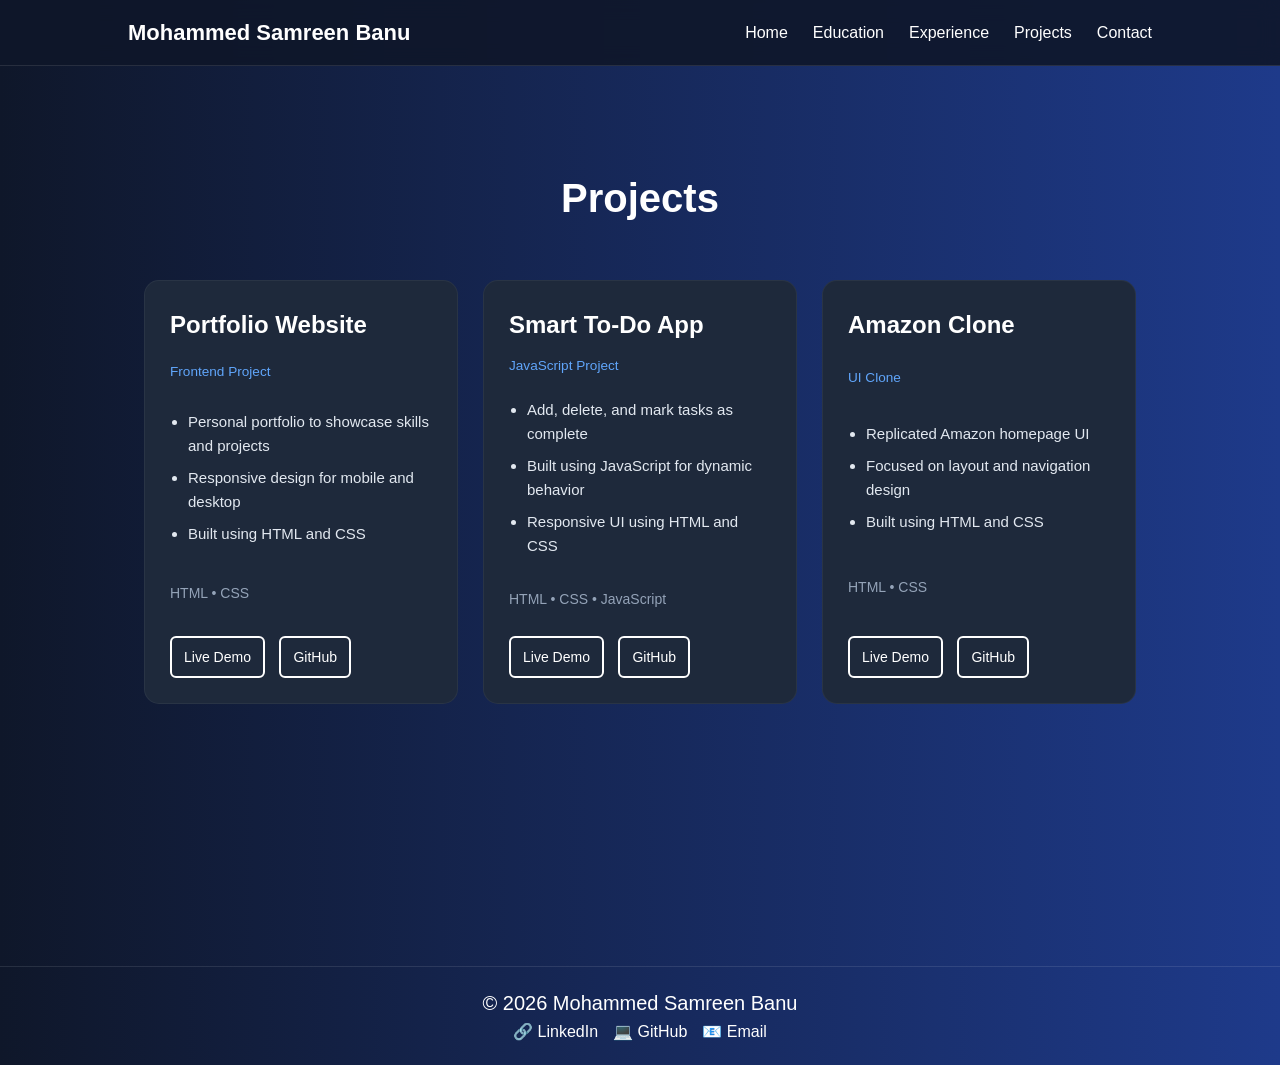
==== projects.html @ 3de6da4c "updated contact and css" ====
<!DOCTYPE html>
<html lang="en">
<head>
    <meta charset="UTF-8">
    <meta name="viewport" content="width=device-width, initial-scale=1.0">
    <title>Projects | Mohammed Samreen Banu</title>
    <link rel="stylesheet" href="style.css">
</head>
<body>
    <!-- Navbar -->
    <header>
        <nav>
            <h2>Mohammed Samreen Banu</h2>
            <ul>
                <li><a href="index.html">Home</a></li>
                <li><a href="education.html">Education</a></li>
                <li><a href="experience.html">Experience</a></li>
                <li><a href="projects.html">Projects</a></li>
                <li><a href="contact.html">Contact</a></li>
            </ul>
        </nav>
    </header>
    <!-- Projects -->
    <main>
        <section class="projects">
            <h1 class="section-title">Projects</h1>
            <div class="project-container">
                <!-- PROJECT 1 -->
                <div class="project-card">
                    <h2>Portfolio Website</h2>
                    <p class="project-type">Frontend Project</p>
                    <ul class="project-desc">
                        <li>Personal portfolio to showcase skills and projects</li>
                        <li>Responsive design for mobile and desktop</li>
                        <li>Built using HTML and CSS</li>
                    </ul>

                    <p class="tech">HTML • CSS</p>

                    <div class="project-buttons">
                        <a href="https://samreenbanu.netlify.app" target="_blank" class="btn live-btn">Live Demo</a>
                        <a href="https://github.com/mohdsamreenbanu/my-portfolio" target="_blank" class="btn github-btn">GitHub</a>
                    </div>
                </div>

                <!-- PROJECT 2 -->
                <div class="project-card">
                    <h2>Smart To-Do App</h2>
                    <p class="project-type">JavaScript Project</p>

                    <ul class="project-desc">
                        <li>Add, delete, and mark tasks as complete</li>
                        <li>Built using JavaScript for dynamic behavior</li>
                        <li>Responsive UI using HTML and CSS</li>
                    </ul>

                    <p class="tech">HTML • CSS • JavaScript</p>

                    <div class="project-buttons">
                        <a href="#" target="_blank" class="btn live-btn">Live Demo</a>
                        <a href="#" target="_blank" class="btn github-btn">GitHub</a>
                    </div>
                </div>

                <!-- PROJECT 3 -->
                <div class="project-card">
                    <h2>Amazon Clone</h2>
                    <p class="project-type">UI Clone</p>

                    <ul class="project-desc">
                        <li>Replicated Amazon homepage UI</li>
                        <li>Focused on layout and navigation design</li>
                        <li>Built using HTML and CSS</li>
                    </ul>
                    <p class="tech">HTML • CSS</p>
                    <div class="project-buttons">
                        <a href="#" target="_blank" class="btn live-btn">Live Demo</a>
                        <a href="#" target="_blank" class="btn github-btn">GitHub</a>
                    </div>
                </div>
            </div>
        </section>
    </main>
    <!-- Footer -->
    <footer>
        <p>&copy; 2026 Mohammed Samreen Banu</p>
        <div class="footer-links">
            <a href="https://www.linkedin.com/in/mohammedsamreenbanu06" target="_blank"> 🔗 LinkedIn</a>
            <a href="https://github.com/mohdsamreenbanu" target="_blank"> 💻 GitHub</a>
            <a href="mailto:mohdsamreenbanu@gmail.com" target="_blank"> 📧 Email</a>
        </div>
    </footer>
</body>
</html>
---- style.css ----
* {
    margin: 0;
    padding: 0;
    box-sizing: border-box;
    font-family: 'Segoe UI', Tahoma, Geneva, Verdana, sans-serif;
}

html{
    scroll-behavior: smooth;
}

html, body {
    height: 100%;
    margin: 0;
}

/* Body */
body {
    display: flex;
    flex-direction: column;
    background: linear-gradient(to right, #0f172a, #1e3a8a);
    color: white;
    line-height: 1.6;
}

main {
    flex: 1 0 auto;
    padding: 20px;
    height: auto;
    min-height: 100%;
    
}

/* Navbar */
header {
    padding: 15px 10%;
    position: sticky;
    top: 0;
    z-index: 1000;
    background: rgba(15, 23, 42, 0.9);
    backdrop-filter: blur(10px);
    border-bottom: 1px solid rgba(255, 255, 255, 0.1);
}

nav {
    display: flex;
    justify-content: space-between;
    align-items: center;
}

nav h2 {
    font-size: 22px; 
    font-weight: 600;
}

nav ul {
    list-style: none;
    display: flex;
    gap: 25px;
}

nav ul li a {
    font-weight: 500;
    text-decoration: none;
    color: white;
    font-size: 16px;
    transition: 0.3s ease;
    display: inline-block;
}

nav ul li a:hover {
    color: #3b82f6;
    transform: translateY(-2px);
}

/* Hero Section */
.hero {
    display: flex;
    justify-content: space-between;
    align-items: center;
    padding: 80px 10%;
    min-height: 80vh;
    background: transparent;
}

/* Left Content */
.hero-content {
    max-width: 600px;
}

.hero h3 {
    font-size: 20px;
    margin-bottom: 10px;
}

.hero h1 {
    font-size: 42px;
    color: #60a5fa;
    margin-bottom: 15px;
} 

.hero h2 {
    font-size: 28px;
    margin-bottom: 20px;
    opacity: 0.9;
}

section p {
    font-size: 16px;
    line-height: 1.6;
    margin-bottom: 25px;
}

/* Buttons */
.btn-group {
    margin-top: 30px;
    display: flex;
    gap: 15px;
}

/* Primary Button */
.btn-primary {
    text-decoration: none;
    border: 2px solid white;
    color: white;
    border-radius: 8px;
    cursor: pointer;
    padding: 10px 20px;
    transition: 0.3s ease;
    display: inline-block;
}

.btn-primary:hover {
    background: #3b82f6;
    color: white;
    transform: scale(1.05);
}

/* Secondary Button */
.btn-secondary {
    border: 2px solid white;
    color: white;
    text-decoration: none;
    border-radius: 8px;
    padding: 10px 20px;
    cursor: pointer;
    transition: 0.3s ease;
    display: inline-block;
}

.btn-secondary:hover {
    background: #3b82f6;
    color: white;
    transform: scale(1.05);
}

/* Image */
.hero-image img {
    width: 100%;
    max-width: 300px;
    border-radius: 20px;
    box-shadow: 0 20px 50px rgba(0, 0, 0, 0.3);
    transition: 0.3s ease;
}

.hero-image img:hover{
    transform: scale(1.05);
}

footer{
    text-align: center;
    color: white;
    padding: 20px 0;
    border-top: 1px solid rgba(255, 255, 255, 0.1);
    background: linear-gradient(to right, #0f172a, #1e3a8a);
}

footer p{
    font-size: 20px;
    margin: 0;
}

.footer-links{
    display: flex;
    justify-content: center;
    gap: 15px;
}

.footer-links a{
    color: white;
    text-decoration: none;
    font-size: 16px;
    font-weight: 500;
    transition: 0.3s ease;
}

.footer-links a:hover{
    color:  #3b82f6;
    transform: scale(1.1);

}

/* Section */
.education {
    padding: 80px 10%; 
    background: transparent;
}

.education-container {
    max-width: 700px;
    margin: auto;
}

/* Title */
.section-title {
    text-align: center;
    font-size: 2.5rem;
    margin-bottom: 50px;
}

/* Card */
.edu-card {
    display: flex;
    align-items: center;
    background: #1e293b;
    padding: 25px;
    gap: 20px;
    border-radius: 15px;
    margin-bottom: 20px; 
    transition: all 0.3s ease;
    border: 1px solid rgba(255, 255, 255, 0.05);
}

/* Hover */
.edu-card:hover {
    transform: translateY(-5px) scale(1.01);
    box-shadow: 0 10px 25px rgba(96, 165, 250, 0.2);
    border-color: #3b82f6;
}

.edu-icon {
    font-size: 2.5rem;
    /* margin-right: 20px; */
}

.edu-text h2 {
    margin-bottom: 6px;
    font-size: 1.3rem;
}

.edu-text h3 {
    margin-bottom: 6px;
    /* color: #cbd5e1; */
    font-size: 1rem;
    font-weight: 400;
}

.edu-text span {
    color: #94a3b8;
    font-size: 0.9rem;
    font-style: italic;
}

.edu-text{
    flex: 1;
}

.experience {
    padding: 80px 10%;
    background: transparent;
}

.experience-container{
    max-width: 700px;
    margin: auto;
}

/* CENTER THE CARD */
.exp-card {
    display: flex;
    align-items: center;
    background: #1e293b; 
    gap: 30px;
    padding: 30px;
    border-radius: 15px;
    transition: all 0.3s ease;
    border: 1px solid rgba(255, 255, 255, 0.05);
}

/* HOVER EFFECT */
.exp-card:hover {
    transform: translateY(-5px);
    box-shadow: 0 10px 25px rgba(96, 165, 250, 0.2);
    border-color: #3b82f6;
}

/* ICON */
.exp-icon {
    font-size: 3rem; 
}

.exp-content{
    flex: 1;
    line-height: 1.6;
}

/* TEXT */
.exp-content h2 {
    font-size: 1.3rem;
    margin-bottom: 5px;
}

.exp-content h3 {
    color: #cbd5e1;
    margin-bottom: 5px;
}

.exp-content span {
    color: #94a3b8;
    font-size: 0.9rem;
    font-style: italic;
    display: block;
    margin-bottom: 10px;
}
 
.exp-desc {
    margin: 10px 0;
    padding-left: 18px;
}

.exp-desc li {
    margin-bottom: 6px;
    color: #e2e8f0;
    font-size: 15px;
    line-height: 1.6;
}

.projects {
    padding: 80px 10%;
    background: transparent;

}

.buttons {
    margin-top: 15px;
}

/* GRID LAYOUT */
.project-container {
    display: grid;
    grid-template-columns: repeat(auto-fit, minmax(250px, 1fr));
    gap: 25px;
    flex-grow: 1;
}

/* CARD */
.project-card {
    display: flex;
    flex-direction: column;
    justify-content: space-between;
    height: 100%;
    background: #1e293b; 
    padding: 25px;
    border-radius: 15px;
    transition: all 0.3s ease;
    border: 1px solid rgba(255, 255, 255, 0.05);
}

/* HOVER EFFECT */
.project-card:hover {
    transform: translateY(-5px);
    box-shadow: 0 10px 25px rgba(96, 165, 250, 0.2);
    border-color: #3b82f6;
}

.project-type {
    display: inline-block;
    font-size: 0.85rem;
    color: #60a5fa;
    margin-bottom: 10px;
}

/* TEXT */
.project-card h2 {
    margin-bottom: 10px;
}


.project-desc {
    margin: 12px 0;
    padding-left: 18px;
}

.project-desc li {
    margin-bottom: 8px;
    color: #e2e8f0; 
    font-size: 15px;
    line-height: 1.6;
}

/* TECH STACK */
.tech {
    margin: 10px 0;
    font-size: 14px;
    color: #94a3b8;
}

/* BUTTONS */
.project-buttons {
    margin-top: 15px;
}

.project-buttons a {
    text-decoration: none;
    padding: 8px 12px;
    margin-right: 10px;
    font-size: 14px;
    transition: 0.3s ease; 
    border: 2px solid white;
    color: white;
    border-radius: 6px;
    display: inline-block;
}

.project-buttons a:hover {
    background: #3b82f6;
    color: white;
}

.contact {
    padding: 80px 10%;
    background: transparent;
}

.contact-container {
    max-width: 1000px;
    margin: auto;
}

.contact-box {
    background: #1e293b;
    padding: 30px;
    border-radius: 12px;
    width: 100%;
    max-width: 500px;
    box-shadow: 0 10px 25px rgba(0,0,0,0.3); 
    transition: all 0.3s ease;
    margin: 20px auto;
    border: 1px solid rgba(255, 255, 255, 0.05);
}

.contact-box:hover{
    transform: translateY(-5px);
    box-shadow: 0 10px 25px rgba(96, 165, 250, 0.2);
    border-color: #3b82f6;
    
}

.contact-box h2 {
    text-align: center;
    margin-bottom: 20px;
    color: #e2e8f0;
}

/* Inputs and textarea */
.contact-box input,
.contact-box textarea {
    width: 100%;
    padding: 12px;
    margin: 8px 0;
    border: 1px solid #334155;
    border-radius: 6px;
    outline: none;
    background: #0f172a;
    color: white;
    transition: 0.3s ease;
}

/* Focus effect */
.contact-box input:focus,
.contact-box textarea:focus {
    border-color: #60a5fa;
}

/* Button */
.contact-box button {
    width: 100%;
    padding: 12px;
    background: #3b82f6;
    color: white;
    border: none;
    border-radius: 6px;
    cursor: pointer;
    margin-top: 10px;
    transition: all 0.3s ease;
}

.contact-box button:hover {
    background: #3b82f6;
    transform: scale(1.05);
    box-shadow: 0 8px 20px rgba(59, 130, 246, 0.3);
} 

.contact-info {
    text-align: center;
    margin-top: 30px;
    margin-bottom: 50px;
}

.contact-info p {
    font-size: 20px;
    margin: 10px 0;
    color: white;
}

.contact-info p:hover {
    color:  #3b82f6;

}

.contact-info a{
    color: white;
    text-decoration: none;
}

.contact-info a:hover {
    color:  #3b82f6;

}


/* ================= MOBILE ================= */
@media (max-width: 768px) {

    header {
        padding: 15px 3%;
    }

    nav {
        flex-direction: column;
        gap: 10px;
    }

    nav ul {
        flex-wrap: wrap;
        justify-content: center;
        gap: 10px;
    }

 .hero {
        flex-direction: column;
        /* text-align: center; */
        padding: 50px 5%;
        gap: 25px;
    }

    .hero h1 {
        font-size: 25px;
    }

    .hero h2 {
        font-size: 18px;
    }

    .hero-image img {
        max-width: 200px;
    }

    .btn-group {
        flex-direction: column;
        align-items: center;
    }

     .btn-primary,
    .btn-secondary {
        width: 100%;
        max-width: 200px;
        text-align: center;
    }

    .section-title {
        font-size: 2rem;
    }

    .edu-card {
        flex-direction: column;
        padding: 20px;
    }

    /* .edu-icon {
        margin-bottom: 10px;
    } */


    /* .experience{
        padding: 50px 20px;
    } */


    .exp-icon {
        margin-bottom: 10px;
    }

    .exp-card {
        flex-direction: column;
        text-align: left;
    }

    .project-container {
        grid-template-columns: 1fr;
    } 

    footer p {
        font-size: 14px;
    }
}
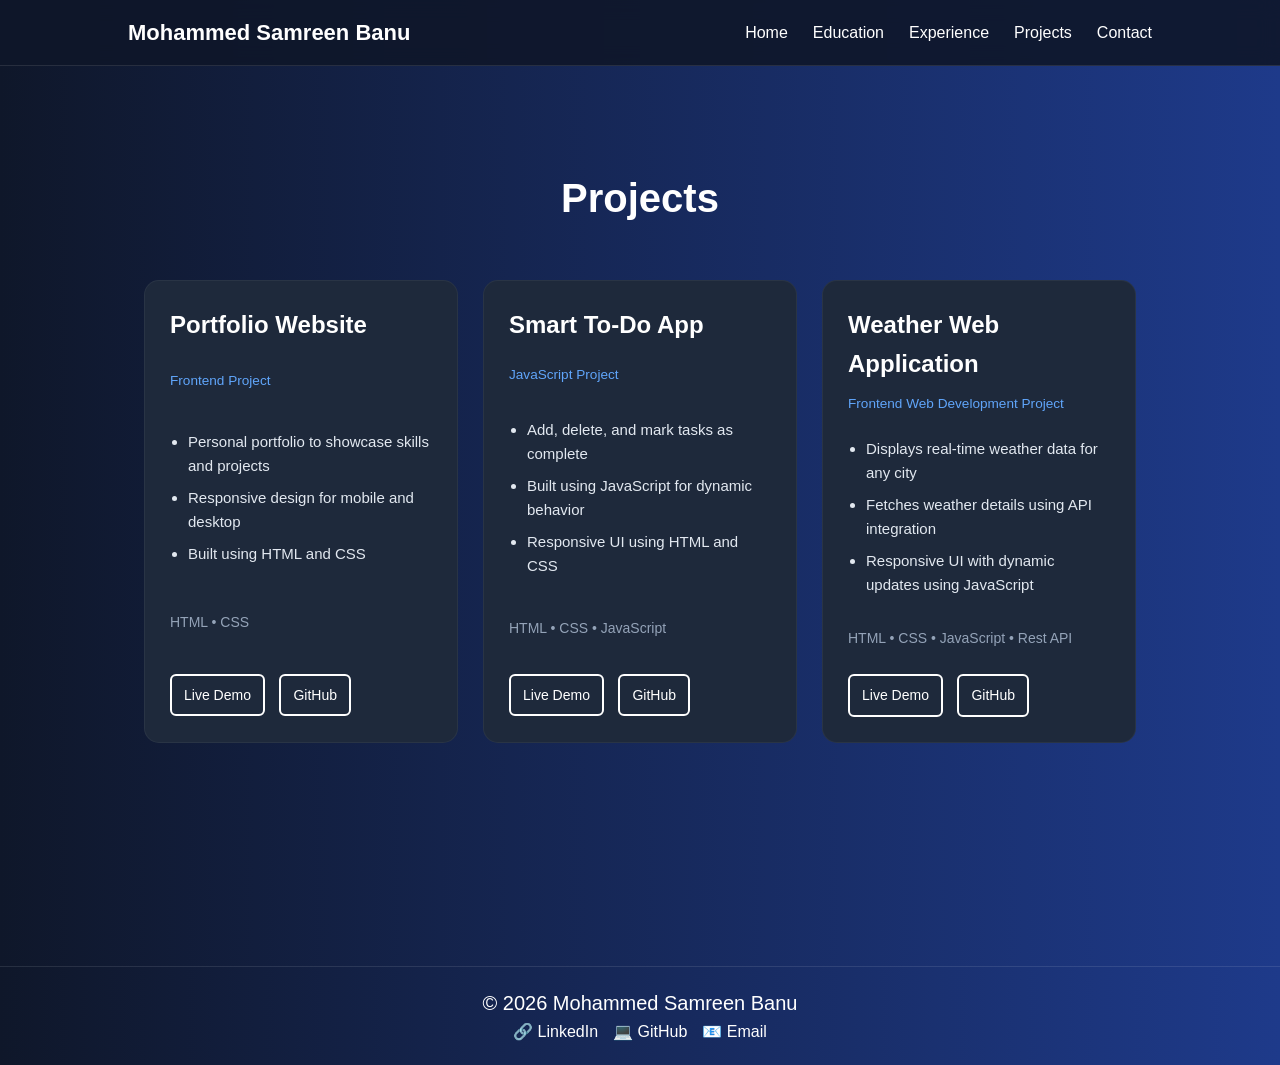
==== commit 10a50308: "updated resume and portfolio changes" ====
--- a/projects.html
+++ b/projects.html
@@ -64,15 +64,15 @@
 
                 <!-- PROJECT 3 -->
                 <div class="project-card">
-                    <h2>Amazon Clone</h2>
-                    <p class="project-type">UI Clone</p>
+                    <h2>Weather Web Application</h2>
+                    <p class="project-type">Frontend Web Development Project</p>
 
                     <ul class="project-desc">
-                        <li>Replicated Amazon homepage UI</li>
-                        <li>Focused on layout and navigation design</li>
-                        <li>Built using HTML and CSS</li>
+                        <li>Displays real-time weather data for any city</li>
+                        <li>Fetches weather details using API integration</li>
+                        <li>Responsive UI with dynamic updates using JavaScript</li>
                     </ul>
-                    <p class="tech">HTML • CSS</p>
+                    <p class="tech">HTML • CSS • JavaScript • Rest API</p>
                     <div class="project-buttons">
                         <a href="#" target="_blank" class="btn live-btn">Live Demo</a>
                         <a href="#" target="_blank" class="btn github-btn">GitHub</a>
--- a/style.css
+++ b/style.css
@@ -520,12 +520,10 @@
 
 .contact-info a{
     color: white;
-    text-decoration: none;
 }
 
 .contact-info a:hover {
     color:  #3b82f6;
-
 }
 
 
